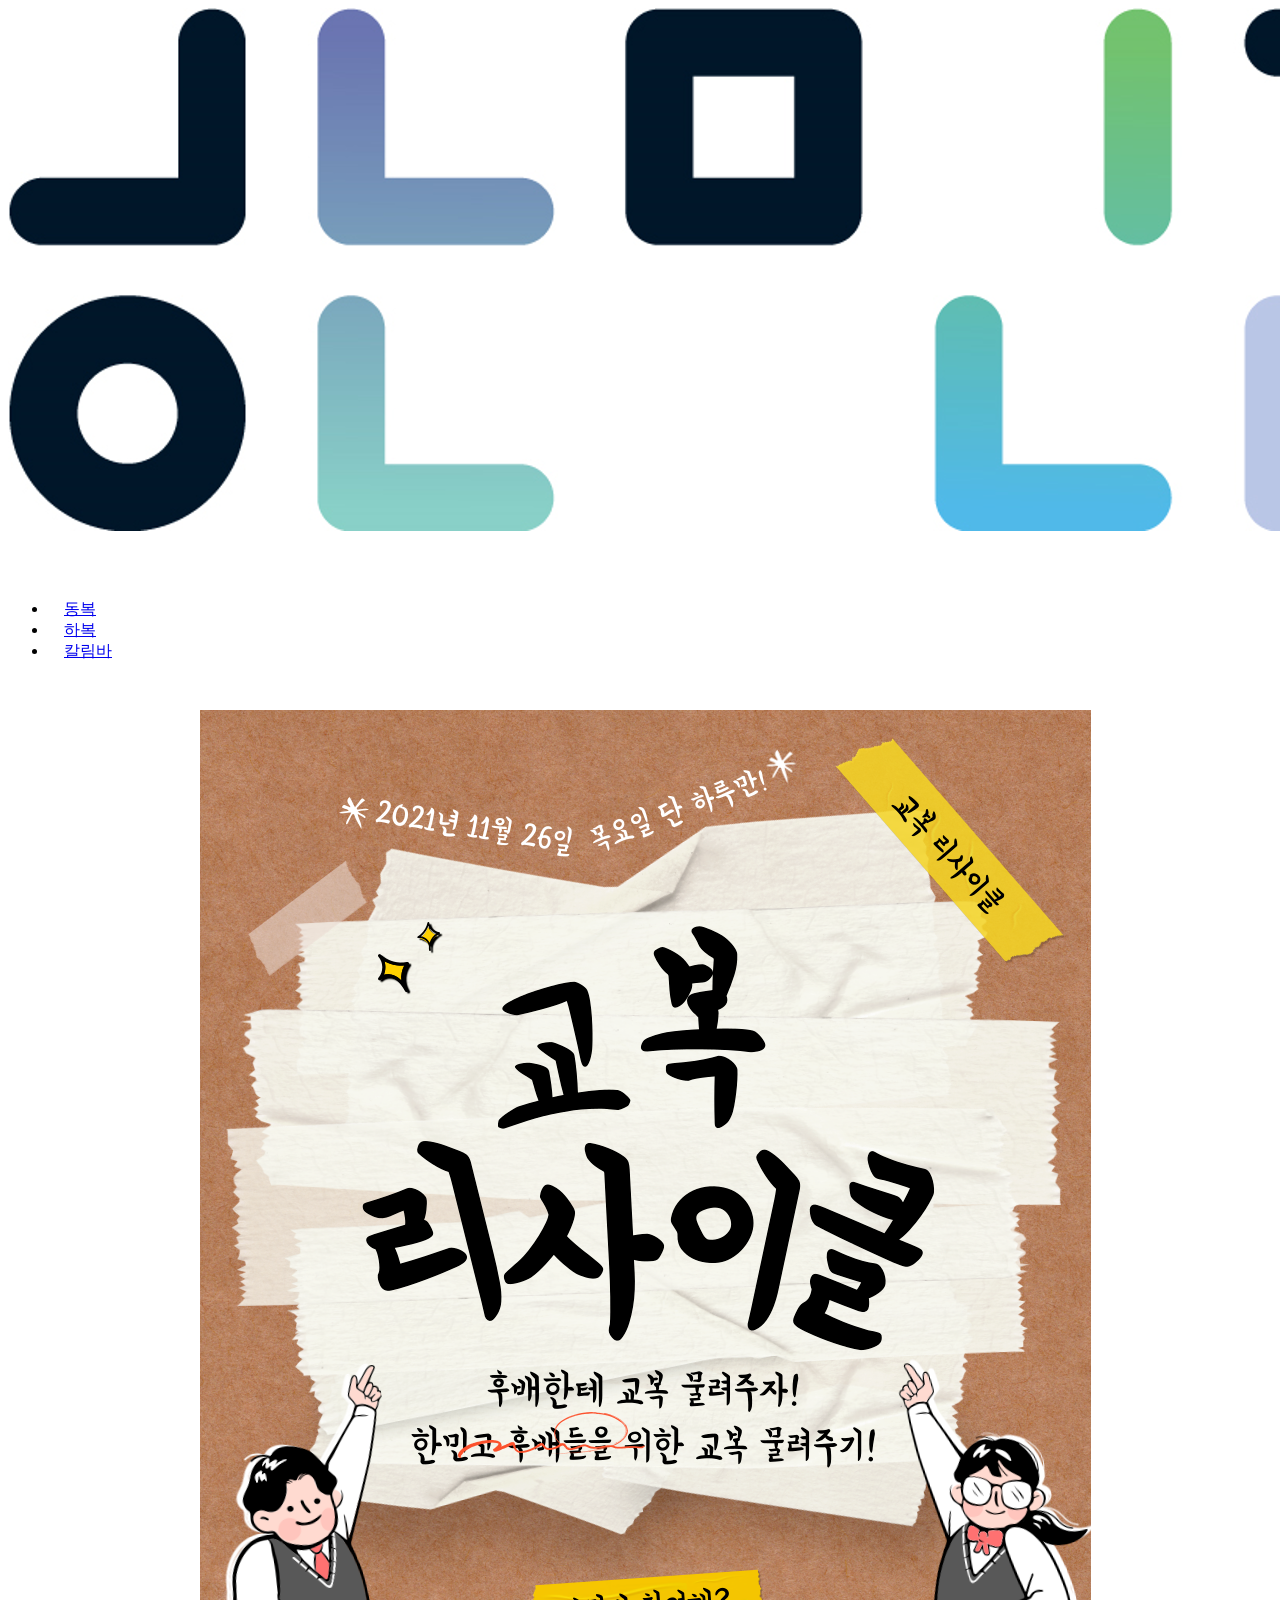
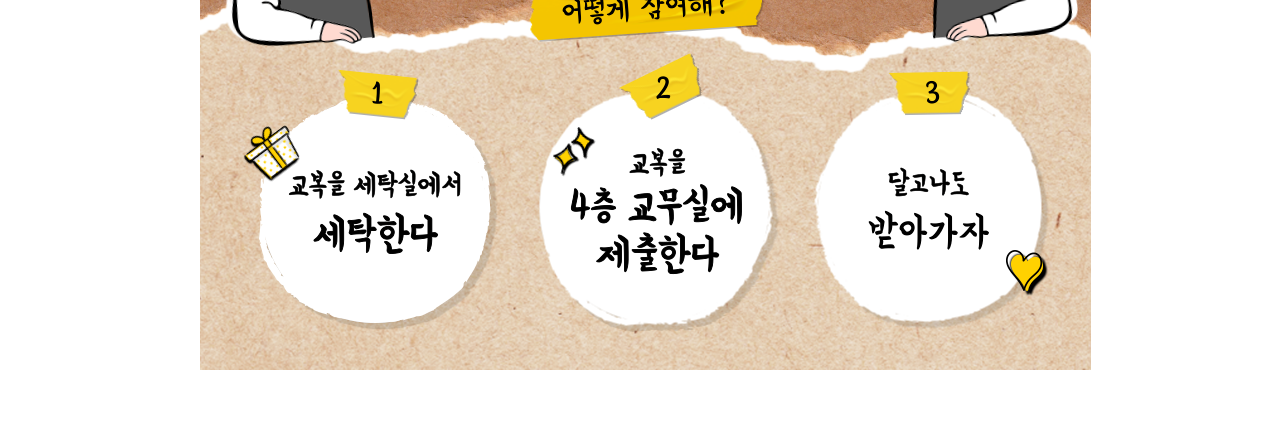
==== index.html @ 4211647c "f" ====
<!DOCTYPE html>
<html lang="en">
<head>
  <meta charset="UTF-8">
  <meta http-equiv="X-UA-Compatible" content="IE=edge">
  <meta name="viewport" content="width=device-width, initial-scale=1.0">
  <title>한여울 | 교복 리사이클</title>
  <link rel="stylesheet" type="text/css" href="bootstrap.min.css">
  <link rel="stylesheet" type="text/css" href="style.css">
  <script src="https://code.jquery.com/jquery-3.3.1.slim.min.js" integrity="sha384-q8i/X+965DzO0rT7abK41JStQIAqVgRVzpbzo5smXKp4YfRvH+8abtTE1Pi6jizo" crossorigin="anonymous"></script> 
  <script src="https://cdnjs.cloudflare.com/ajax/libs/popper.js/1.14.7/umd/popper.min.js" integrity="sha384-UO2eT0CpHqdSJQ6hJty5KVphtPhzWj9WO1clHTMGa3JDZwrnQq4sF86dIHNDz0W1" crossorigin="anonymous"></script> 
  <script src="https://stackpath.bootstrapcdn.com/bootstrap/4.3.1/js/bootstrap.min.js" integrity="sha384-JjSmVgyd0p3pXB1rRibZUAYoIIy6OrQ6VrjIEaFf/nJGzIxFDsf4x0xIM+B07jRM" crossorigin="anonymous"></script>
</head>
<body>
  <div class="container my-3">
    <!-- main banner -->
    <div id="carouselExampleInterval" class="carousel slide" style="padding-bottom: 3rem" data-bs-ride="carousel" href="index.html">
      <div class="carousel-inner">
        <div class="carousel-item active" data-bs-interval="10000">
          <a href="index.html"><img src="mainbanner.png" class="d-block w-100" alt="..."></a>
        </div>
      </div>
    </div>

    <!-- mini nav bar-->
    <ul class="nav nav-pills nav-fill" style="margin-bottom: 3rem;">
      <li class="nav-item">
        <a class="nav-link btn-info" href="dongbock.html" style="margin: 0 1rem 0 1rem">동복</a>
      </li>
      <li class="nav-item">
        <a class="nav-link btn-info" href="habock.html" style="margin: 0 1rem 0 1rem">하복</a>
      </li>
      <li class="nav-item">
        <a class="nav-link btn-info" href="kalimba.html" style="margin: 0 1rem 0 1rem">칼림바</a>
      </li>
    </ul>

    <!-- information poster -->
    <div id="carouselExampleInterval" class="carousel slide" style="margin: 3rem 12rem 3rem 12rem" data-bs-ride="carousel" href="index.html">
      <div class="carousel-inner">
        <div class="carousel-item active" data-bs-interval="10000">
          <img src="poster.png" class="d-block w-100" alt="poster">
        </div>
      </div>
    </div>
  </div>

  <script src="jquery-3.4.1.min.js"></script>
  <script src="bootstrap.min.js"></script>
  <script src="https://cdn.jsdelivr.net/npm/bootstrap@5.0.1/dist/js/bootstrap.bundle.min.js" integrity="sha384-gtEjrD/SeCtmISkJkNUaaKMoLD0//ElJ19smozuHV6z3Iehds+3Ulb9Bn9Plx0x4" crossorigin="anonymous"></script>
</body>
</html>
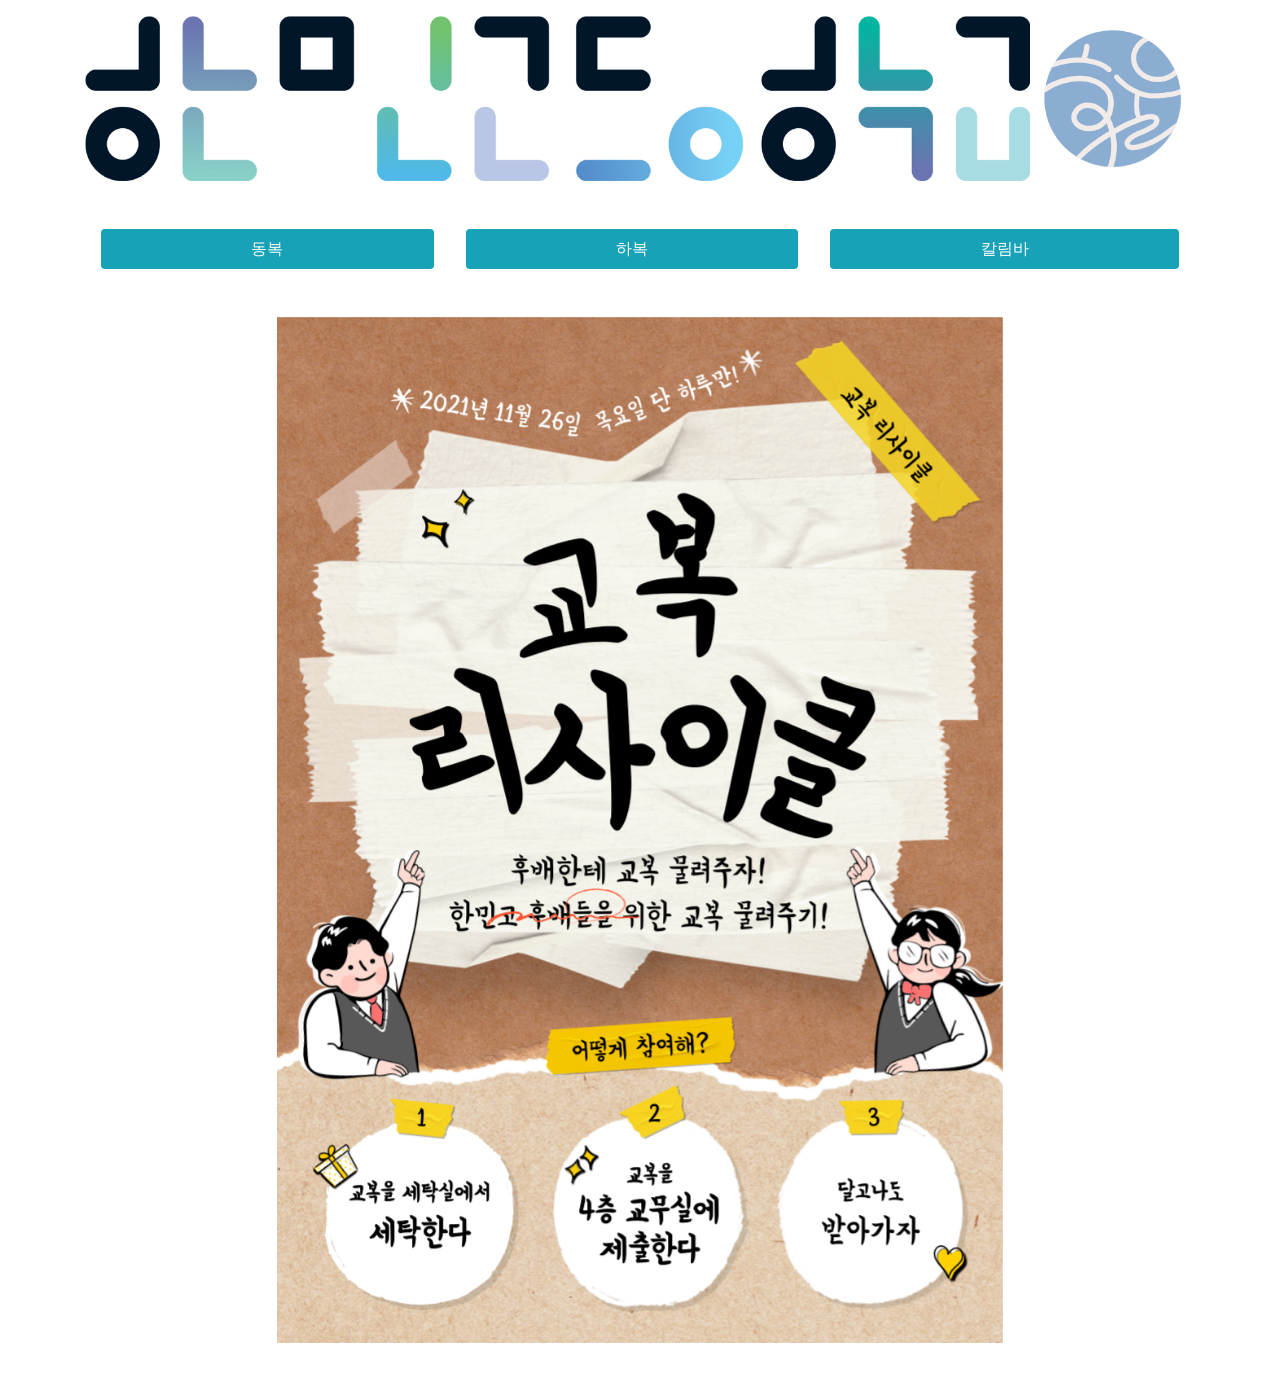
==== commit 706f041e: "Add files via upload" ====
--- a/index.html
+++ b/index.html
@@ -5,11 +5,8 @@
   <meta http-equiv="X-UA-Compatible" content="IE=edge">
   <meta name="viewport" content="width=device-width, initial-scale=1.0">
   <title>한여울 | 교복 리사이클</title>
-  <link rel="stylesheet" type="text/css" href="bootstrap.min.css">
-  <link rel="stylesheet" type="text/css" href="style.css">
-  <script src="https://code.jquery.com/jquery-3.3.1.slim.min.js" integrity="sha384-q8i/X+965DzO0rT7abK41JStQIAqVgRVzpbzo5smXKp4YfRvH+8abtTE1Pi6jizo" crossorigin="anonymous"></script> 
-  <script src="https://cdnjs.cloudflare.com/ajax/libs/popper.js/1.14.7/umd/popper.min.js" integrity="sha384-UO2eT0CpHqdSJQ6hJty5KVphtPhzWj9WO1clHTMGa3JDZwrnQq4sF86dIHNDz0W1" crossorigin="anonymous"></script> 
-  <script src="https://stackpath.bootstrapcdn.com/bootstrap/4.3.1/js/bootstrap.min.js" integrity="sha384-JjSmVgyd0p3pXB1rRibZUAYoIIy6OrQ6VrjIEaFf/nJGzIxFDsf4x0xIM+B07jRM" crossorigin="anonymous"></script>
+  <link rel="stylesheet" type="text/css" href="static/bootstrap.min.css">
+  <link rel="stylesheet" type="text/css" href="static/style.css">
 </head>
 <body>
   <div class="container my-3">
@@ -44,9 +41,5 @@
       </div>
     </div>
   </div>
-
-  <script src="jquery-3.4.1.min.js"></script>
-  <script src="bootstrap.min.js"></script>
-  <script src="https://cdn.jsdelivr.net/npm/bootstrap@5.0.1/dist/js/bootstrap.bundle.min.js" integrity="sha384-gtEjrD/SeCtmISkJkNUaaKMoLD0//ElJ19smozuHV6z3Iehds+3Ulb9Bn9Plx0x4" crossorigin="anonymous"></script>
 </body>
 </html>
